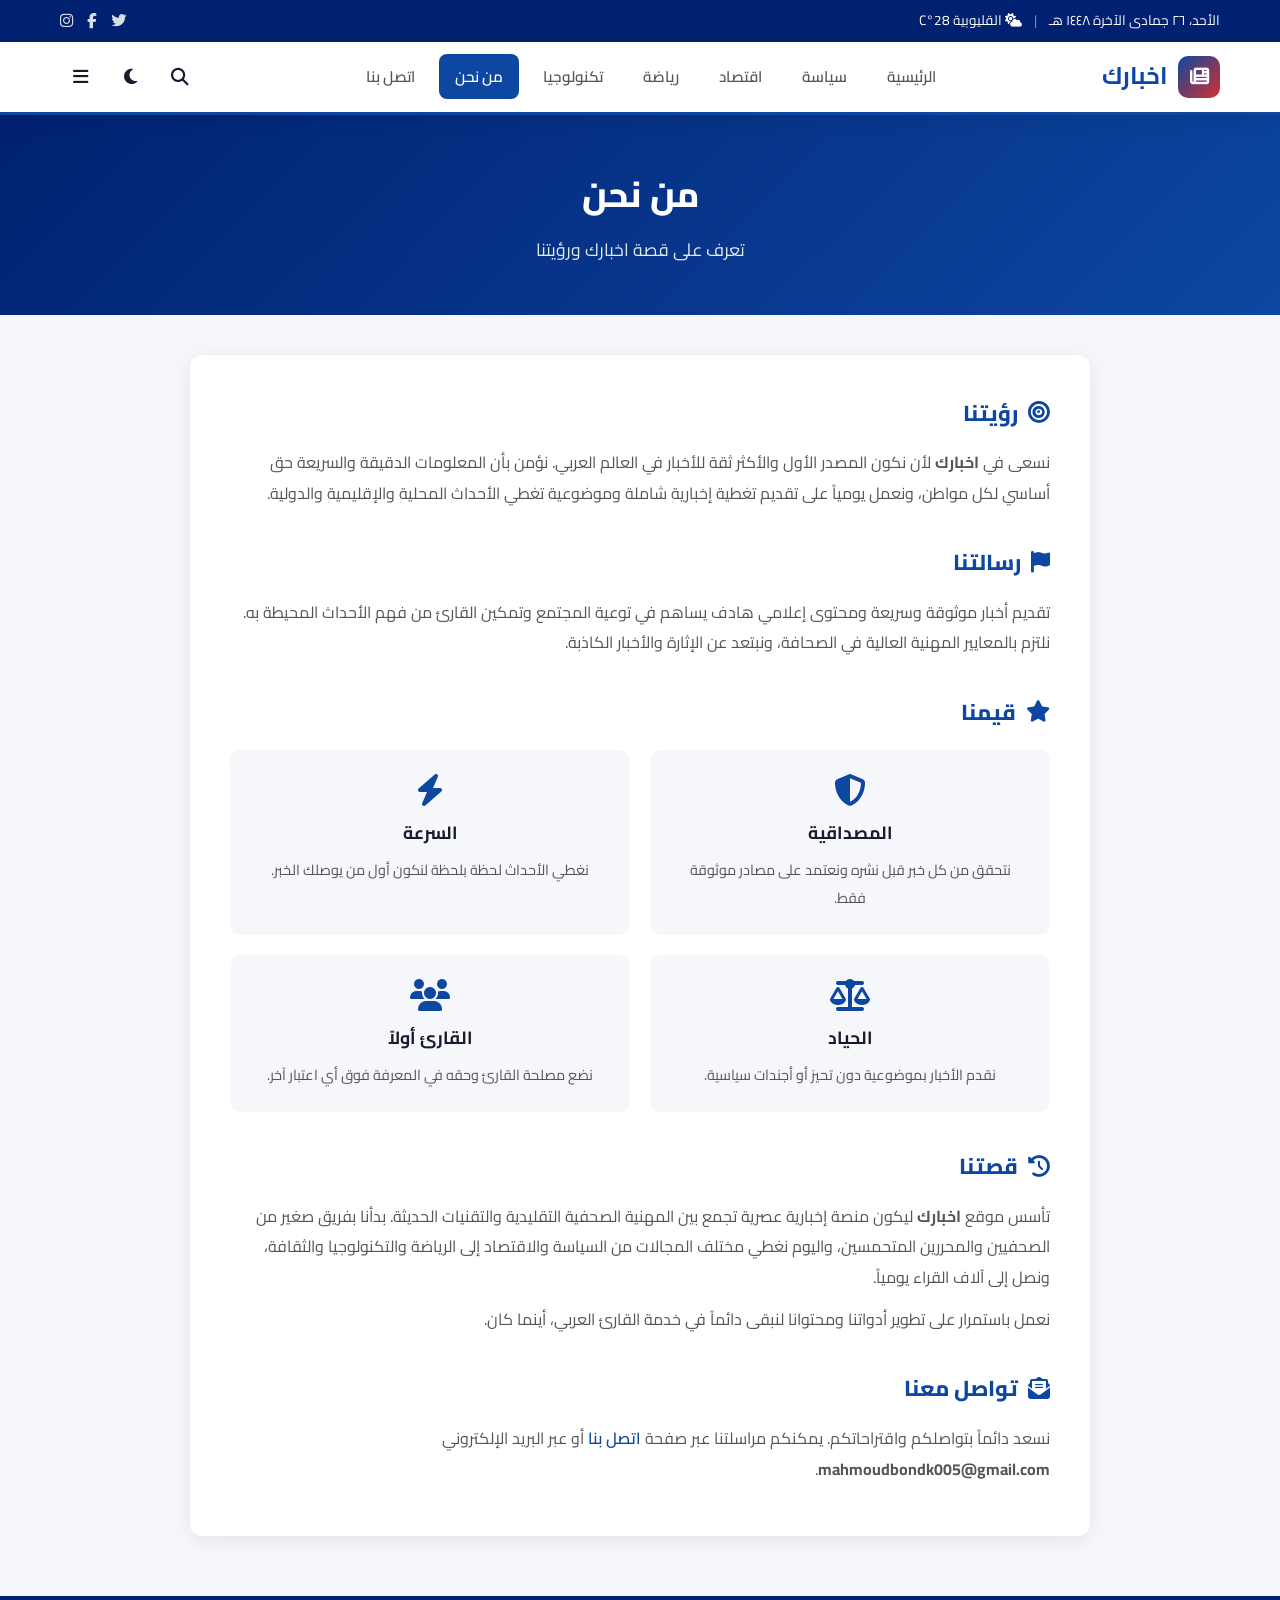
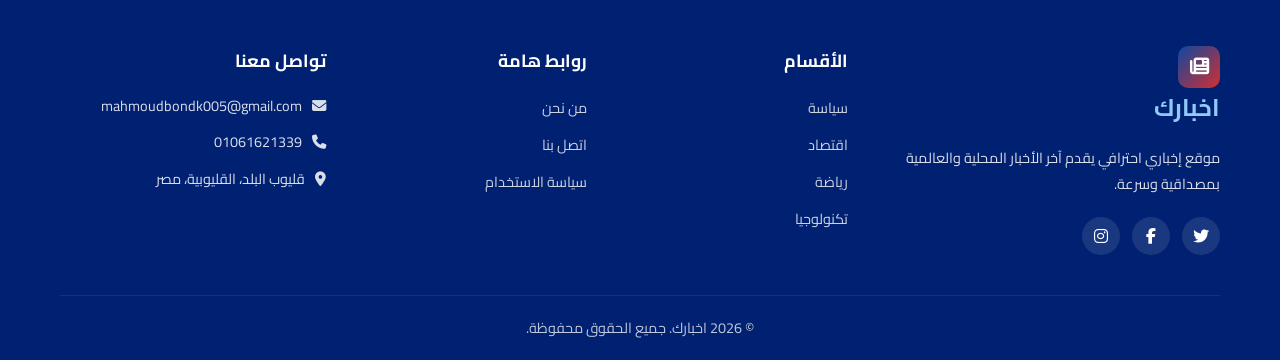
==== about.html @ 97481728 "Add files via upload" ====
<!DOCTYPE html>
<html lang="ar" dir="rtl">
<head>
    <meta charset="UTF-8">
    <meta name="viewport" content="width=device-width, initial-scale=1.0">
    <title>من نحن | اخبارك</title>
    <meta name="description" content="تعرف على فريق اخبارك ورؤيتنا ورسالتنا في تقديم الأخبار بمصداقية ومهنية">
    <link rel="preconnect" href="https://fonts.googleapis.com">
    <link rel="preconnect" href="https://fonts.gstatic.com" crossorigin>
    <link href="https://fonts.googleapis.com/css2?family=Cairo:wght@400;500;600;700;800&display=swap" rel="stylesheet">
    <link rel="stylesheet" href="styles.css">
    <link rel="stylesheet" href="https://cdnjs.cloudflare.com/ajax/libs/font-awesome/6.5.1/css/all.min.css">
</head>
<body>
    <div class="top-bar">
        <div class="container">
            <div class="top-bar-right">
                <span id="current-date"></span>
                <span class="separator">|</span>
                <span><i class="fas fa-cloud-sun"></i> القليوبية 28°C</span>
            </div>
            <div class="top-bar-left">
                <a href="https://x.com/Bondk020" target="_blank" rel="noopener"><i class="fab fa-twitter"></i></a>
                <a href="https://www.facebook.com/share/1C2KvE5M2R/" target="_blank" rel="noopener"><i class="fab fa-facebook-f"></i></a>
                <a href="https://www.instagram.com/mahmoudbondk9" target="_blank" rel="noopener"><i class="fab fa-instagram"></i></a>
                
                
            </div>
        </div>
    </div>

    <header class="main-header">
        <div class="container">
            <div class="logo">
                <a href="index.html">
                    <span class="logo-icon"><i class="fas fa-newspaper"></i></span>
                    <span class="logo-text"><strong>اخبارك</strong></span>
                </a>
            </div>
            <nav class="main-nav" id="mainNav">
                <ul>
                    <li><a href="index.html">الرئيسية</a></li>
                    <li><a href="index.html#politics">سياسة</a></li>
                    <li><a href="index.html#economy">اقتصاد</a></li>
                    <li><a href="index.html#sports">رياضة</a></li>
                    <li><a href="index.html#tech">تكنولوجيا</a></li>
                    <li><a href="about.html" class="active">من نحن</a></li>
                    <li><a href="contact.html">اتصل بنا</a></li>
                </ul>
            </nav>
            <div class="header-actions">
                <button class="search-btn" id="searchToggle"><i class="fas fa-search"></i></button>
                <button class="theme-toggle" id="themeToggle"><i class="fas fa-moon"></i></button>
                <button class="menu-toggle" id="menuToggle"><i class="fas fa-bars"></i></button>
            </div>
        </div>
        <div class="search-overlay" id="searchOverlay">
            <div class="search-box">
                <input type="text" placeholder="ابحث عن خبر...">
                <button><i class="fas fa-search"></i></button>
            </div>
            <button class="close-search" id="closeSearch"><i class="fas fa-times"></i></button>
        </div>
    </header>

    <main>
        <div class="page-hero">
            <div class="container">
                <h1>من نحن</h1>
                <p>تعرف على قصة اخبارك ورؤيتنا</p>
            </div>
        </div>

        <div class="container">
            <div class="page-content">
                <section class="about-section">
                    <h2><i class="fas fa-bullseye"></i> رؤيتنا</h2>
                    <p>
                        نسعى في <strong>اخبارك</strong> لأن نكون المصدر الأول والأكثر ثقة للأخبار في العالم العربي. 
                        نؤمن بأن المعلومات الدقيقة والسريعة حق أساسي لكل مواطن، ونعمل يومياً على تقديم تغطية إخبارية 
                        شاملة وموضوعية تغطي الأحداث المحلية والإقليمية والدولية.
                    </p>
                </section>

                <section class="about-section">
                    <h2><i class="fas fa-flag"></i> رسالتنا</h2>
                    <p>
                        تقديم أخبار موثوقة وسريعة ومحتوى إعلامي هادف يساهم في توعية المجتمع وتمكين القارئ من فهم 
                        الأحداث المحيطة به. نلتزم بالمعايير المهنية العالية في الصحافة، ونبتعد عن الإثارة والأخبار الكاذبة.
                    </p>
                </section>

                <section class="about-section">
                    <h2><i class="fas fa-star"></i> قيمنا</h2>
                    <div class="values-grid">
                        <div class="value-card">
                            <i class="fas fa-shield-alt"></i>
                            <h3>المصداقية</h3>
                            <p>نتحقق من كل خبر قبل نشره ونعتمد على مصادر موثوقة فقط.</p>
                        </div>
                        <div class="value-card">
                            <i class="fas fa-bolt"></i>
                            <h3>السرعة</h3>
                            <p>نغطي الأحداث لحظة بلحظة لنكون أول من يوصلك الخبر.</p>
                        </div>
                        <div class="value-card">
                            <i class="fas fa-balance-scale"></i>
                            <h3>الحياد</h3>
                            <p>نقدم الأخبار بموضوعية دون تحيز أو أجندات سياسية.</p>
                        </div>
                        <div class="value-card">
                            <i class="fas fa-users"></i>
                            <h3>القارئ أولاً</h3>
                            <p>نضع مصلحة القارئ وحقه في المعرفة فوق أي اعتبار آخر.</p>
                        </div>
                    </div>
                </section>

                <section class="about-section">
                    <h2><i class="fas fa-history"></i> قصتنا</h2>
                    <p>
                        تأسس موقع <strong>اخبارك</strong> ليكون منصة إخبارية عصرية تجمع بين المهنية الصحفية التقليدية 
                        والتقنيات الحديثة. بدأنا بفريق صغير من الصحفيين والمحررين المتحمسين، واليوم نغطي مختلف 
                        المجالات من السياسة والاقتصاد إلى الرياضة والتكنولوجيا والثقافة، ونصل إلى آلاف القراء يومياً.
                    </p>
                    <p>
                        نعمل باستمرار على تطوير أدواتنا ومحتوانا لنبقى دائماً في خدمة القارئ العربي، أينما كان.
                    </p>
                </section>

                <section class="about-section">
                    <h2><i class="fas fa-envelope-open-text"></i> تواصل معنا</h2>
                    <p>
                        نسعد دائماً بتواصلكم واقتراحاتكم. يمكنكم مراسلتنا عبر صفحة 
                        <a href="contact.html" class="text-link">اتصل بنا</a> أو عبر البريد الإلكتروني 
                        <strong>mahmoudbondk005@gmail.com</strong>.
                    </p>
                </section>
            </div>
        </div>
    </main>

    <footer class="main-footer">
        <div class="container">
            <div class="footer-grid">
                <div class="footer-about">
                    <div class="logo">
                        <span class="logo-icon"><i class="fas fa-newspaper"></i></span>
                        <span class="logo-text"><strong>اخبارك</strong></span>
                    </div>
                    <p>موقع إخباري احترافي يقدم آخر الأخبار المحلية والعالمية بمصداقية وسرعة.</p>
                    <div class="social-links">
                        <a href="https://x.com/Bondk020" target="_blank" rel="noopener"><i class="fab fa-twitter"></i></a>
                        <a href="https://www.facebook.com/share/1C2KvE5M2R/" target="_blank" rel="noopener"><i class="fab fa-facebook-f"></i></a>
                        <a href="https://www.instagram.com/mahmoudbondk9" target="_blank" rel="noopener"><i class="fab fa-instagram"></i></a>
                        
                        
                    </div>
                </div>
                <div class="footer-links">
                    <h4>الأقسام</h4>
                    <ul>
                        <li><a href="index.html#politics">سياسة</a></li>
                        <li><a href="index.html#economy">اقتصاد</a></li>
                        <li><a href="index.html#sports">رياضة</a></li>
                        <li><a href="index.html#tech">تكنولوجيا</a></li>
                    </ul>
                </div>
                <div class="footer-links">
                    <h4>روابط هامة</h4>
                    <ul>
                        <li><a href="about.html">من نحن</a></li>
                        <li><a href="contact.html">اتصل بنا</a></li>
                        <li><a href="terms.html">سياسة الاستخدام</a></li>
                    </ul>
                </div>
                <div class="footer-contact">
                    <h4>تواصل معنا</h4>
                    <p><i class="fas fa-envelope"></i> mahmoudbondk005@gmail.com</p>
                    <p><i class="fas fa-phone"></i> 01061621339</p>
                    <p><i class="fas fa-map-marker-alt"></i> قليوب البلد، القليوبية، مصر</p>
                </div>
            </div>
            <div class="footer-bottom">
                <p>© 2026 اخبارك. جميع الحقوق محفوظة.</p>
            </div>
        </div>
    </footer>

    <script src="script.js"></script>
</body>
</html>
---- styles.css ----
/* ===== Variables & Reset ===== */
:root {
    --primary: #0d47a1;
    --primary-dark: #002171;
    --primary-light: #5472d3;
    --accent: #d32f2f;
    --accent-dark: #9a0007;
    --text: #1a1a2e;
    --text-light: #555;
    --text-muted: #888;
    --bg: #f5f7fa;
    --bg-card: #ffffff;
    --border: #e0e4e8;
    --shadow: 0 4px 20px rgba(0, 0, 0, 0.08);
    --shadow-hover: 0 8px 30px rgba(0, 0, 0, 0.12);
    --radius: 12px;
    --transition: all 0.3s ease;
}

[data-theme="dark"] {
    --primary: #42a5f5;
    --primary-dark: #1e88e5;
    --primary-light: #90caf9;
    --accent: #ef5350;
    --text: #e8eaf0;
    --text-light: #b0b5c0;
    --text-muted: #888;
    --bg: #0f1117;
    --bg-card: #1a1d27;
    --border: #2a2e3a;
    --shadow: 0 4px 20px rgba(0, 0, 0, 0.3);
    --shadow-hover: 0 8px 30px rgba(0, 0, 0, 0.4);
}

* {
    margin: 0;
    padding: 0;
    box-sizing: border-box;
}

html {
    scroll-behavior: smooth;
}

body {
    font-family: 'Cairo', sans-serif;
    background: var(--bg);
    color: var(--text);
    line-height: 1.7;
    transition: background 0.3s, color 0.3s;
}

a {
    text-decoration: none;
    color: inherit;
    transition: var(--transition);
}

img {
    max-width: 100%;
    height: auto;
    display: block;
    object-fit: cover;
}

ul {
    list-style: none;
}

.container {
    max-width: 1200px;
    margin: 0 auto;
    padding: 0 20px;
}

/* ===== Top Bar ===== */
.top-bar {
    background: var(--primary-dark);
    color: #fff;
    font-size: 0.85rem;
    padding: 8px 0;
}

.top-bar .container {
    display: flex;
    justify-content: space-between;
    align-items: center;
}

.top-bar-right {
    display: flex;
    align-items: center;
    gap: 12px;
}

.separator {
    opacity: 0.5;
}

.top-bar-left {
    display: flex;
    gap: 14px;
}

.top-bar-left a {
    color: #fff;
    opacity: 0.85;
    font-size: 0.95rem;
}

.top-bar-left a:hover {
    opacity: 1;
    color: #ffeb3b;
}

/* ===== Header ===== */
.main-header {
    background: var(--bg-card);
    box-shadow: var(--shadow);
    position: sticky;
    top: 0;
    z-index: 1000;
    border-bottom: 3px solid var(--primary);
}

.main-header .container {
    display: flex;
    align-items: center;
    justify-content: space-between;
    padding: 14px 20px;
}

.logo a {
    display: flex;
    align-items: center;
    gap: 10px;
}

.logo-icon {
    background: linear-gradient(135deg, var(--primary), var(--accent));
    color: #fff;
    width: 42px;
    height: 42px;
    border-radius: 10px;
    display: flex;
    align-items: center;
    justify-content: center;
    font-size: 1.2rem;
}

.logo-text {
    font-size: 1.5rem;
    font-weight: 700;
    color: var(--text);
}

.logo-text strong {
    color: var(--primary);
}

.main-nav ul {
    display: flex;
    gap: 8px;
}

.main-nav a {
    padding: 8px 16px;
    border-radius: 8px;
    font-weight: 600;
    font-size: 0.95rem;
    color: var(--text-light);
}

.main-nav a:hover,
.main-nav a.active {
    background: var(--primary);
    color: #fff;
}

.header-actions {
    display: flex;
    align-items: center;
    gap: 10px;
}

.header-actions button {
    background: none;
    border: none;
    width: 40px;
    height: 40px;
    border-radius: 50%;
    cursor: pointer;
    color: var(--text);
    font-size: 1.1rem;
    display: flex;
    align-items: center;
    justify-content: center;
    transition: var(--transition);
}

.header-actions button:hover {
    background: var(--bg);
    color: var(--primary);
}

.menu-toggle {
    display: none;
}

/* Search Overlay */
.search-overlay {
    position: absolute;
    top: 0;
    left: 0;
    right: 0;
    bottom: 0;
    background: var(--bg-card);
    display: none;
    align-items: center;
    justify-content: center;
    z-index: 10;
    padding: 0 20px;
}

.search-overlay.active {
    display: flex;
}

.search-box {
    display: flex;
    width: 100%;
    max-width: 600px;
    gap: 10px;
}

.search-box input {
    flex: 1;
    padding: 14px 20px;
    border: 2px solid var(--border);
    border-radius: 50px;
    font-family: inherit;
    font-size: 1rem;
    background: var(--bg);
    color: var(--text);
    outline: none;
}

.search-box input:focus {
    border-color: var(--primary);
}

.search-box button {
    background: var(--primary);
    color: #fff;
    border: none;
    width: 50px;
    height: 50px;
    border-radius: 50%;
    cursor: pointer;
    font-size: 1.1rem;
}

.close-search {
    position: absolute;
    left: 20px;
    background: none;
    border: none;
    font-size: 1.5rem;
    cursor: pointer;
    color: var(--text);
}

/* ===== Breaking News ===== */
.breaking-news {
    background: var(--accent);
    color: #fff;
    padding: 10px 0;
    overflow: hidden;
}

.breaking-news .container {
    display: flex;
    align-items: center;
    gap: 15px;
}

.breaking-label {
    background: #fff;
    color: var(--accent);
    padding: 4px 14px;
    border-radius: 4px;
    font-weight: 700;
    font-size: 0.9rem;
    white-space: nowrap;
    display: flex;
    align-items: center;
    gap: 6px;
}

.ticker-wrapper {
    overflow: hidden;
    flex: 1;
}

.ticker {
    display: flex;
    white-space: nowrap;
    animation: ticker 30s linear infinite;
}

.ticker span {
    padding-left: 50px;
}

@keyframes ticker {
    0% { transform: translateX(0); }
    100% { transform: translateX(50%); }
}

/* ===== Hero Section ===== */
.hero-section {
    display: grid;
    grid-template-columns: 1.6fr 1fr;
    gap: 24px;
    margin: 30px 0;
}

.hero-article {
    background: var(--bg-card);
    border-radius: var(--radius);
    overflow: hidden;
    box-shadow: var(--shadow);
    transition: var(--transition);
}

.hero-article:hover {
    box-shadow: var(--shadow-hover);
}

.hero-image {
    position: relative;
    height: 340px;
}

.hero-image img {
    width: 100%;
    height: 100%;
}

.hero-content {
    padding: 24px;
}

.hero-content h1 {
    font-size: 1.6rem;
    font-weight: 800;
    line-height: 1.4;
    margin-bottom: 12px;
}

.hero-content h1 a:hover {
    color: var(--primary);
}

.excerpt {
    color: var(--text-light);
    margin-bottom: 16px;
    font-size: 0.95rem;
}

.hero-side {
    display: flex;
    flex-direction: column;
    gap: 20px;
}

.side-article {
    background: var(--bg-card);
    border-radius: var(--radius);
    overflow: hidden;
    box-shadow: var(--shadow);
    transition: var(--transition);
    flex: 1;
}

.side-article:hover {
    box-shadow: var(--shadow-hover);
    transform: translateY(-3px);
}

.side-image {
    position: relative;
    height: 140px;
}

.side-image img {
    width: 100%;
    height: 100%;
}

.side-article h3 {
    padding: 14px 16px 6px;
    font-size: 1.05rem;
    font-weight: 700;
    line-height: 1.4;
}

.side-article h3 a:hover {
    color: var(--primary);
}

.side-article .meta {
    padding: 0 16px 14px;
}

/* Category Badges */
.category-badge {
    position: absolute;
    top: 12px;
    right: 12px;
    padding: 4px 12px;
    border-radius: 4px;
    font-size: 0.75rem;
    font-weight: 700;
    color: #fff;
    z-index: 2;
}

.category-badge.politics { background: #1565c0; }
.category-badge.economy { background: #2e7d32; }
.category-badge.sports { background: #e65100; }
.category-badge.tech { background: #6a1b9a; }
.category-badge.culture { background: #c2185b; }

/* Meta */
.meta {
    display: flex;
    gap: 16px;
    font-size: 0.8rem;
    color: var(--text-muted);
}

.meta i {
    margin-left: 4px;
}

/* ===== Sections ===== */
.section {
    margin: 40px 0;
}

.section-header {
    display: flex;
    justify-content: space-between;
    align-items: center;
    margin-bottom: 24px;
    padding-bottom: 12px;
    border-bottom: 3px solid var(--primary);
}

.section-header h2 {
    font-size: 1.4rem;
    font-weight: 800;
    display: flex;
    align-items: center;
    gap: 10px;
    color: var(--text);
}

.section-header h2 i {
    color: var(--primary);
}

.view-all {
    font-weight: 600;
    color: var(--primary);
    font-size: 0.9rem;
}

.view-all:hover {
    color: var(--accent);
}

/* News Grid */
.news-grid {
    display: grid;
    grid-template-columns: repeat(4, 1fr);
    gap: 24px;
}

.news-grid.three-cols {
    grid-template-columns: repeat(3, 1fr);
}

.news-card {
    background: var(--bg-card);
    border-radius: var(--radius);
    overflow: hidden;
    box-shadow: var(--shadow);
    transition: var(--transition);
}

.news-card:hover {
    box-shadow: var(--shadow-hover);
    transform: translateY(-5px);
}

.card-image {
    position: relative;
    height: 180px;
}

.card-image img {
    width: 100%;
    height: 100%;
}

.card-content {
    padding: 18px;
}

.card-content h3 {
    font-size: 1.05rem;
    font-weight: 700;
    line-height: 1.45;
    margin-bottom: 10px;
}

.card-content h3 a:hover {
    color: var(--primary);
}

.card-content p {
    font-size: 0.88rem;
    color: var(--text-light);
    margin-bottom: 12px;
    display: -webkit-box;
    -webkit-line-clamp: 2;
    -webkit-box-orient: vertical;
    overflow: hidden;
}

/* Two Columns */
.two-columns {
    display: grid;
    grid-template-columns: 1fr 340px;
    gap: 30px;
    margin: 40px 0;
}

.category-block {
    margin-bottom: 36px;
}

.horizontal-card {
    display: flex;
    gap: 18px;
    background: var(--bg-card);
    border-radius: var(--radius);
    overflow: hidden;
    box-shadow: var(--shadow);
    margin-bottom: 16px;
    transition: var(--transition);
}

.horizontal-card:hover {
    box-shadow: var(--shadow-hover);
}

.h-image {
    width: 180px;
    min-width: 180px;
    height: 130px;
}

.h-image img {
    width: 100%;
    height: 100%;
}

.h-content {
    padding: 16px 16px 16px 0;
    display: flex;
    flex-direction: column;
    justify-content: center;
}

.h-content h3 {
    font-size: 1.05rem;
    font-weight: 700;
    margin-bottom: 8px;
    line-height: 1.4;
}

.h-content h3 a:hover {
    color: var(--primary);
}

.h-content p {
    font-size: 0.85rem;
    color: var(--text-light);
    margin-bottom: 8px;
    display: -webkit-box;
    -webkit-line-clamp: 2;
    -webkit-box-orient: vertical;
    overflow: hidden;
}

/* Sidebar */
.sidebar {
    display: flex;
    flex-direction: column;
    gap: 24px;
}

.widget {
    background: var(--bg-card);
    border-radius: var(--radius);
    padding: 22px;
    box-shadow: var(--shadow);
}

.widget-title {
    font-size: 1.1rem;
    font-weight: 800;
    margin-bottom: 18px;
    padding-bottom: 12px;
    border-bottom: 2px solid var(--border);
    display: flex;
    align-items: center;
    gap: 8px;
}

.widget-title i {
    color: var(--primary);
}

.popular-list li {
    display: flex;
    align-items: flex-start;
    gap: 14px;
    padding: 12px 0;
    border-bottom: 1px solid var(--border);
}

.popular-list li:last-child {
    border-bottom: none;
}

.rank {
    background: var(--primary);
    color: #fff;
    width: 26px;
    height: 26px;
    border-radius: 50%;
    display: flex;
    align-items: center;
    justify-content: center;
    font-size: 0.8rem;
    font-weight: 700;
    flex-shrink: 0;
}

.popular-list a {
    font-weight: 600;
    font-size: 0.92rem;
    line-height: 1.4;
}

.popular-list a:hover {
    color: var(--primary);
}

.categories-list li a {
    display: flex;
    justify-content: space-between;
    padding: 10px 0;
    border-bottom: 1px solid var(--border);
    font-weight: 600;
}

.categories-list li:last-child a {
    border-bottom: none;
}

.categories-list a:hover {
    color: var(--primary);
}

.categories-list span {
    background: var(--bg);
    padding: 2px 10px;
    border-radius: 20px;
    font-size: 0.8rem;
    color: var(--text-muted);
}

.newsletter-widget p {
    font-size: 0.9rem;
    color: var(--text-light);
    margin-bottom: 14px;
}

.newsletter-form {
    display: flex;
    flex-direction: column;
    gap: 10px;
}

.newsletter-form input {
    padding: 12px 16px;
    border: 2px solid var(--border);
    border-radius: 8px;
    font-family: inherit;
    font-size: 0.95rem;
    background: var(--bg);
    color: var(--text);
    outline: none;
}

.newsletter-form input:focus {
    border-color: var(--primary);
}

.newsletter-form button {
    background: var(--primary);
    color: #fff;
    border: none;
    padding: 12px;
    border-radius: 8px;
    font-family: inherit;
    font-weight: 700;
    cursor: pointer;
    transition: var(--transition);
}

.newsletter-form button:hover {
    background: var(--primary-dark);
}

/* ===== Footer ===== */
.main-footer {
    background: var(--primary-dark);
    color: #fff;
    margin-top: 50px;
    padding: 50px 0 0;
}

.footer-grid {
    display: grid;
    grid-template-columns: 1.5fr 1fr 1fr 1.2fr;
    gap: 40px;
    padding-bottom: 40px;
}

.footer-about .logo {
    margin-bottom: 16px;
}

.footer-about .logo-text {
    color: #fff;
}

.footer-about .logo-text strong {
    color: #90caf9;
}

.footer-about p {
    font-size: 0.9rem;
    opacity: 0.85;
    margin-bottom: 20px;
    line-height: 1.8;
}

.social-links {
    display: flex;
    gap: 12px;
}

.social-links a {
    width: 38px;
    height: 38px;
    background: rgba(255,255,255,0.1);
    border-radius: 50%;
    display: flex;
    align-items: center;
    justify-content: center;
    transition: var(--transition);
}

.social-links a:hover {
    background: var(--primary);
    transform: translateY(-3px);
}

.footer-links h4,
.footer-contact h4 {
    font-size: 1.1rem;
    margin-bottom: 18px;
    font-weight: 700;
}

.footer-links ul li {
    margin-bottom: 10px;
}

.footer-links a {
    opacity: 0.8;
    font-size: 0.9rem;
}

.footer-links a:hover {
    opacity: 1;
    color: #90caf9;
}

.footer-contact p {
    margin-bottom: 12px;
    font-size: 0.9rem;
    opacity: 0.85;
    display: flex;
    align-items: center;
    gap: 10px;
}

.footer-bottom {
    border-top: 1px solid rgba(255,255,255,0.1);
    padding: 20px 0;
    text-align: center;
    font-size: 0.9rem;
    opacity: 0.75;
}

/* ===== Responsive ===== */
@media (max-width: 1024px) {
    .hero-section {
        grid-template-columns: 1fr;
    }

    .hero-side {
        flex-direction: row;
    }

    .news-grid {
        grid-template-columns: repeat(2, 1fr);
    }

    .news-grid.three-cols {
        grid-template-columns: repeat(2, 1fr);
    }

    .two-columns {
        grid-template-columns: 1fr;
    }

    .footer-grid {
        grid-template-columns: 1fr 1fr;
    }
}

@media (max-width: 768px) {
    .main-nav {
        display: none;
        position: absolute;
        top: 100%;
        left: 0;
        right: 0;
        background: var(--bg-card);
        box-shadow: var(--shadow);
        padding: 20px;
    }

    .main-nav.active {
        display: block;
    }

    .main-nav ul {
        flex-direction: column;
        gap: 4px;
    }

    .menu-toggle {
        display: flex;
    }

    .hero-side {
        flex-direction: column;
    }

    .news-grid,
    .news-grid.three-cols {
        grid-template-columns: 1fr;
    }

    .horizontal-card {
        flex-direction: column;
    }

    .h-image {
        width: 100%;
        height: 180px;
    }

    .h-content {
        padding: 16px;
    }

    .footer-grid {
        grid-template-columns: 1fr;
        gap: 30px;
    }

    .top-bar .container {
        flex-direction: column;
        gap: 6px;
        text-align: center;
    }
}

@media (max-width: 480px) {
    .logo-text {
        font-size: 1.2rem;
    }

    .hero-content h1 {
        font-size: 1.25rem;
    }

    .section-header h2 {
        font-size: 1.15rem;
    }
}

/* ===== Page Hero (for inner pages) ===== */
.page-hero {
    background: linear-gradient(135deg, var(--primary-dark), var(--primary));
    color: #fff;
    padding: 50px 0;
    text-align: center;
    margin-bottom: 40px;
}

.page-hero h1 {
    font-size: 2.2rem;
    font-weight: 800;
    margin-bottom: 10px;
}

.page-hero p {
    font-size: 1.1rem;
    opacity: 0.9;
}

/* ===== Page Content ===== */
.page-content {
    max-width: 900px;
    margin: 0 auto 60px;
    background: var(--bg-card);
    border-radius: var(--radius);
    padding: 40px;
    box-shadow: var(--shadow);
}

.about-section {
    margin-bottom: 36px;
}

.about-section:last-child {
    margin-bottom: 0;
}

.about-section h2 {
    font-size: 1.35rem;
    font-weight: 800;
    margin-bottom: 16px;
    color: var(--primary);
    display: flex;
    align-items: center;
    gap: 10px;
}

.about-section p {
    color: var(--text-light);
    line-height: 1.9;
    margin-bottom: 12px;
}

.text-link {
    color: var(--primary);
    font-weight: 600;
}

.text-link:hover {
    text-decoration: underline;
}

/* Values Grid */
.values-grid {
    display: grid;
    grid-template-columns: repeat(2, 1fr);
    gap: 20px;
    margin-top: 20px;
}

.value-card {
    background: var(--bg);
    border-radius: 10px;
    padding: 24px;
    text-align: center;
    transition: var(--transition);
}

.value-card:hover {
    transform: translateY(-4px);
    box-shadow: var(--shadow);
}

.value-card i {
    font-size: 2rem;
    color: var(--primary);
    margin-bottom: 12px;
}

.value-card h3 {
    font-size: 1.1rem;
    font-weight: 700;
    margin-bottom: 8px;
}

.value-card p {
    font-size: 0.9rem;
    color: var(--text-light);
    margin: 0;
}

/* Terms List */
.terms-list {
    list-style: disc;
    padding-right: 25px;
    margin: 12px 0;
    color: var(--text-light);
}

.terms-list li {
    margin-bottom: 8px;
    line-height: 1.7;
}

.last-update {
    margin-top: 20px;
    font-size: 0.9rem;
    color: var(--text-muted);
    font-style: italic;
}

/* ===== Contact Page ===== */
.contact-wrapper {
    display: grid;
    grid-template-columns: 1fr 1.4fr;
    gap: 40px;
    margin-bottom: 60px;
}

.contact-info {
    background: var(--bg-card);
    border-radius: var(--radius);
    padding: 32px;
    box-shadow: var(--shadow);
    height: fit-content;
}

.contact-info h2 {
    font-size: 1.3rem;
    font-weight: 800;
    margin-bottom: 28px;
    color: var(--primary);
}

.info-item {
    display: flex;
    gap: 16px;
    margin-bottom: 28px;
}

.info-item:last-child {
    margin-bottom: 0;
}

.info-icon {
    width: 48px;
    height: 48px;
    background: linear-gradient(135deg, var(--primary), var(--primary-light));
    color: #fff;
    border-radius: 12px;
    display: flex;
    align-items: center;
    justify-content: center;
    font-size: 1.2rem;
    flex-shrink: 0;
}

.info-item h4 {
    font-size: 1rem;
    font-weight: 700;
    margin-bottom: 4px;
}

.info-item p {
    font-size: 0.9rem;
    color: var(--text-light);
    margin: 0;
}

.contact-form-box {
    background: var(--bg-card);
    border-radius: var(--radius);
    padding: 32px;
    box-shadow: var(--shadow);
}

.contact-form-box h2 {
    font-size: 1.3rem;
    font-weight: 800;
    margin-bottom: 24px;
    color: var(--primary);
}

.form-row {
    display: grid;
    grid-template-columns: 1fr 1fr;
    gap: 16px;
}

.form-group {
    margin-bottom: 18px;
}

.form-group label {
    display: block;
    font-weight: 600;
    margin-bottom: 8px;
    font-size: 0.95rem;
}

.form-group input,
.form-group textarea {
    width: 100%;
    padding: 12px 16px;
    border: 2px solid var(--border);
    border-radius: 8px;
    font-family: inherit;
    font-size: 0.95rem;
    background: var(--bg);
    color: var(--text);
    outline: none;
    transition: var(--transition);
}

.form-group input:focus,
.form-group textarea:focus {
    border-color: var(--primary);
}

.form-group textarea {
    resize: vertical;
    min-height: 140px;
}

.submit-btn {
    background: var(--primary);
    color: #fff;
    border: none;
    padding: 14px 32px;
    border-radius: 8px;
    font-family: inherit;
    font-weight: 700;
    font-size: 1rem;
    cursor: pointer;
    display: inline-flex;
    align-items: center;
    gap: 10px;
    transition: var(--transition);
}

.submit-btn:hover {
    background: var(--primary-dark);
    transform: translateY(-2px);
}

/* Responsive for pages */
@media (max-width: 768px) {
    .page-content {
        padding: 24px;
    }

    .values-grid {
        grid-template-columns: 1fr;
    }

    .contact-wrapper {
        grid-template-columns: 1fr;
    }

    .form-row {
        grid-template-columns: 1fr;
    }

    .page-hero h1 {
        font-size: 1.7rem;
    }
}
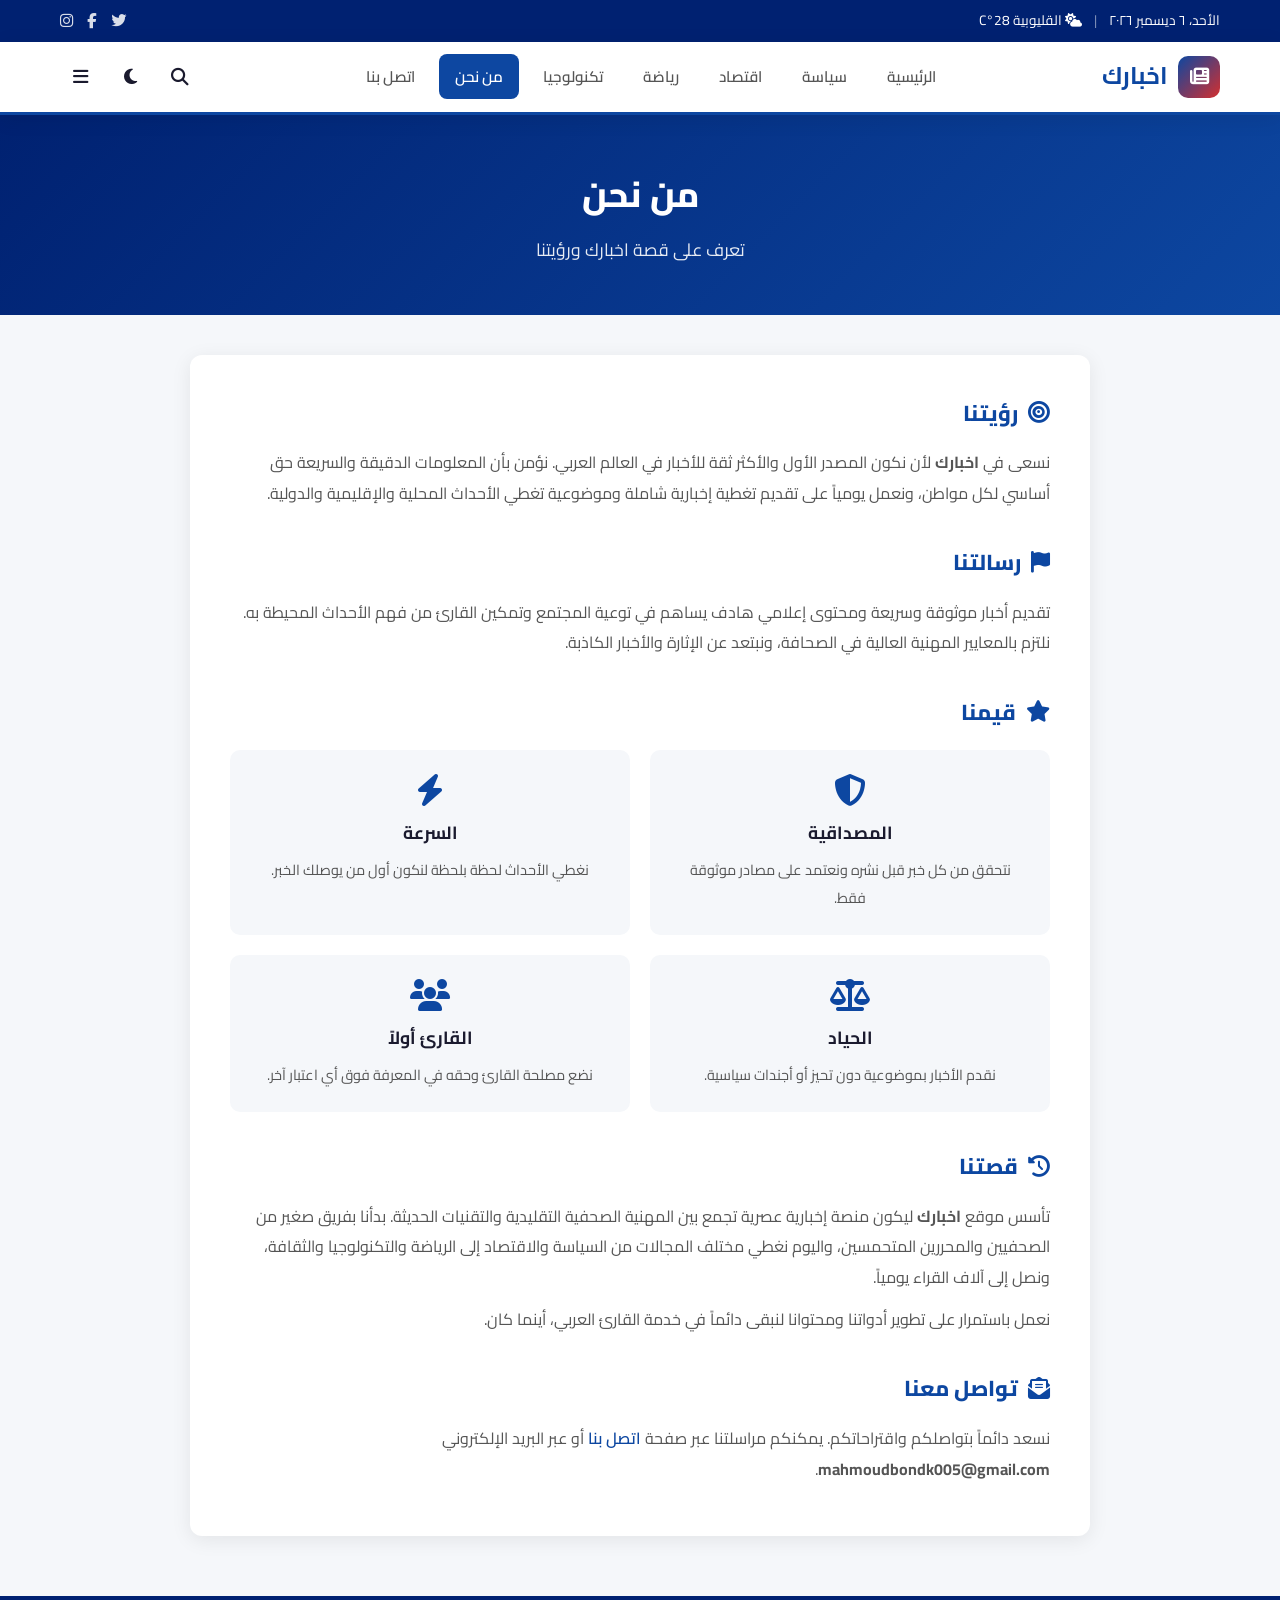
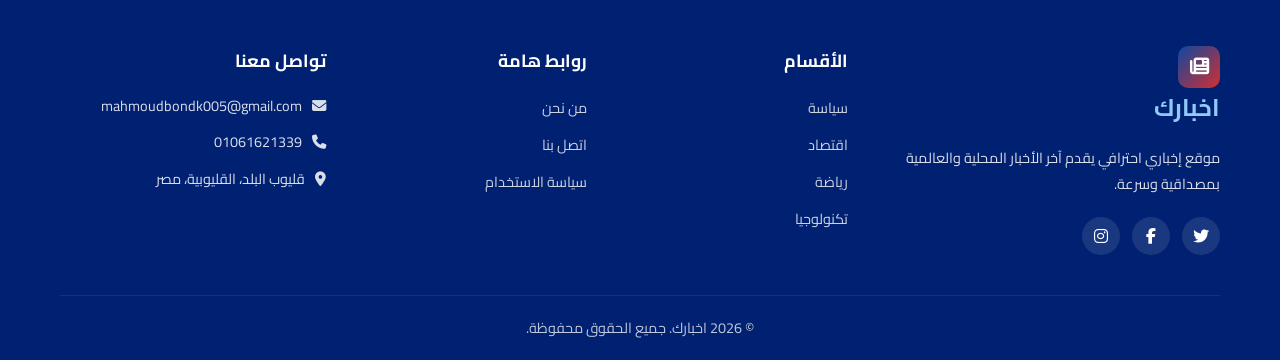
==== commit eda83b1c: "Add files via upload" ====
--- a/about.html
+++ b/about.html
@@ -1,6 +1,15 @@
 <!DOCTYPE html>
 <html lang="ar" dir="rtl">
 <head>
+<!-- Google tag (gtag.js) -->
+<script async src="https://www.googletagmanager.com/gtag/js?id=G-ZTVR5Z38GC"></script>
+<script>
+  window.dataLayer = window.dataLayer || [];
+  function gtag(){dataLayer.push(arguments);}
+  gtag('js', new Date());
+  gtag('config', 'G-ZTVR5Z38GC');
+</script>
+
     <meta charset="UTF-8">
     <meta name="viewport" content="width=device-width, initial-scale=1.0">
     <title>من نحن | اخبارك</title>
--- a/styles.css
+++ b/styles.css
@@ -1209,3 +1209,70 @@
         font-size: 1.7rem;
     }
 }
+
+/* ===== Article details page ===== */
+.article-page {
+    max-width: 900px;
+    margin: 35px auto 60px;
+    background: var(--bg-card);
+    border-radius: var(--radius);
+    box-shadow: var(--shadow);
+    padding: 30px;
+}
+.article-page h1 {
+    font-size: 2rem;
+    line-height: 1.5;
+    margin: 14px 0 10px;
+    font-weight: 800;
+}
+.article-meta {
+    color: var(--text-muted);
+    font-size: .9rem;
+    margin-bottom: 22px;
+}
+.article-cover {
+    width: 100%;
+    max-height: 520px;
+    border-radius: var(--radius);
+    object-fit: cover;
+    margin-bottom: 24px;
+}
+.article-excerpt {
+    font-size: 1.08rem;
+    font-weight: 600;
+    color: var(--text-light);
+    border-right: 4px solid var(--primary);
+    padding: 8px 15px;
+    margin-bottom: 25px;
+}
+.article-content {
+    font-size: 1.08rem;
+    line-height: 2.1;
+    color: var(--text);
+    overflow-wrap: anywhere;
+}
+.article-state {
+    max-width: 900px;
+    margin: 70px auto;
+    background: var(--bg-card);
+    border-radius: var(--radius);
+    box-shadow: var(--shadow);
+    padding: 35px;
+    text-align: center;
+}
+.back-home {
+    display: inline-flex;
+    align-items: center;
+    gap: 8px;
+    margin-top: 30px;
+    background: var(--primary);
+    color: #fff;
+    padding: 10px 18px;
+    border-radius: 8px;
+    font-weight: 700;
+}
+@media (max-width: 700px) {
+    .article-page { margin: 20px auto 40px; padding: 20px 16px; }
+    .article-page h1 { font-size: 1.45rem; }
+    .article-content { font-size: 1rem; line-height: 2; }
+}
